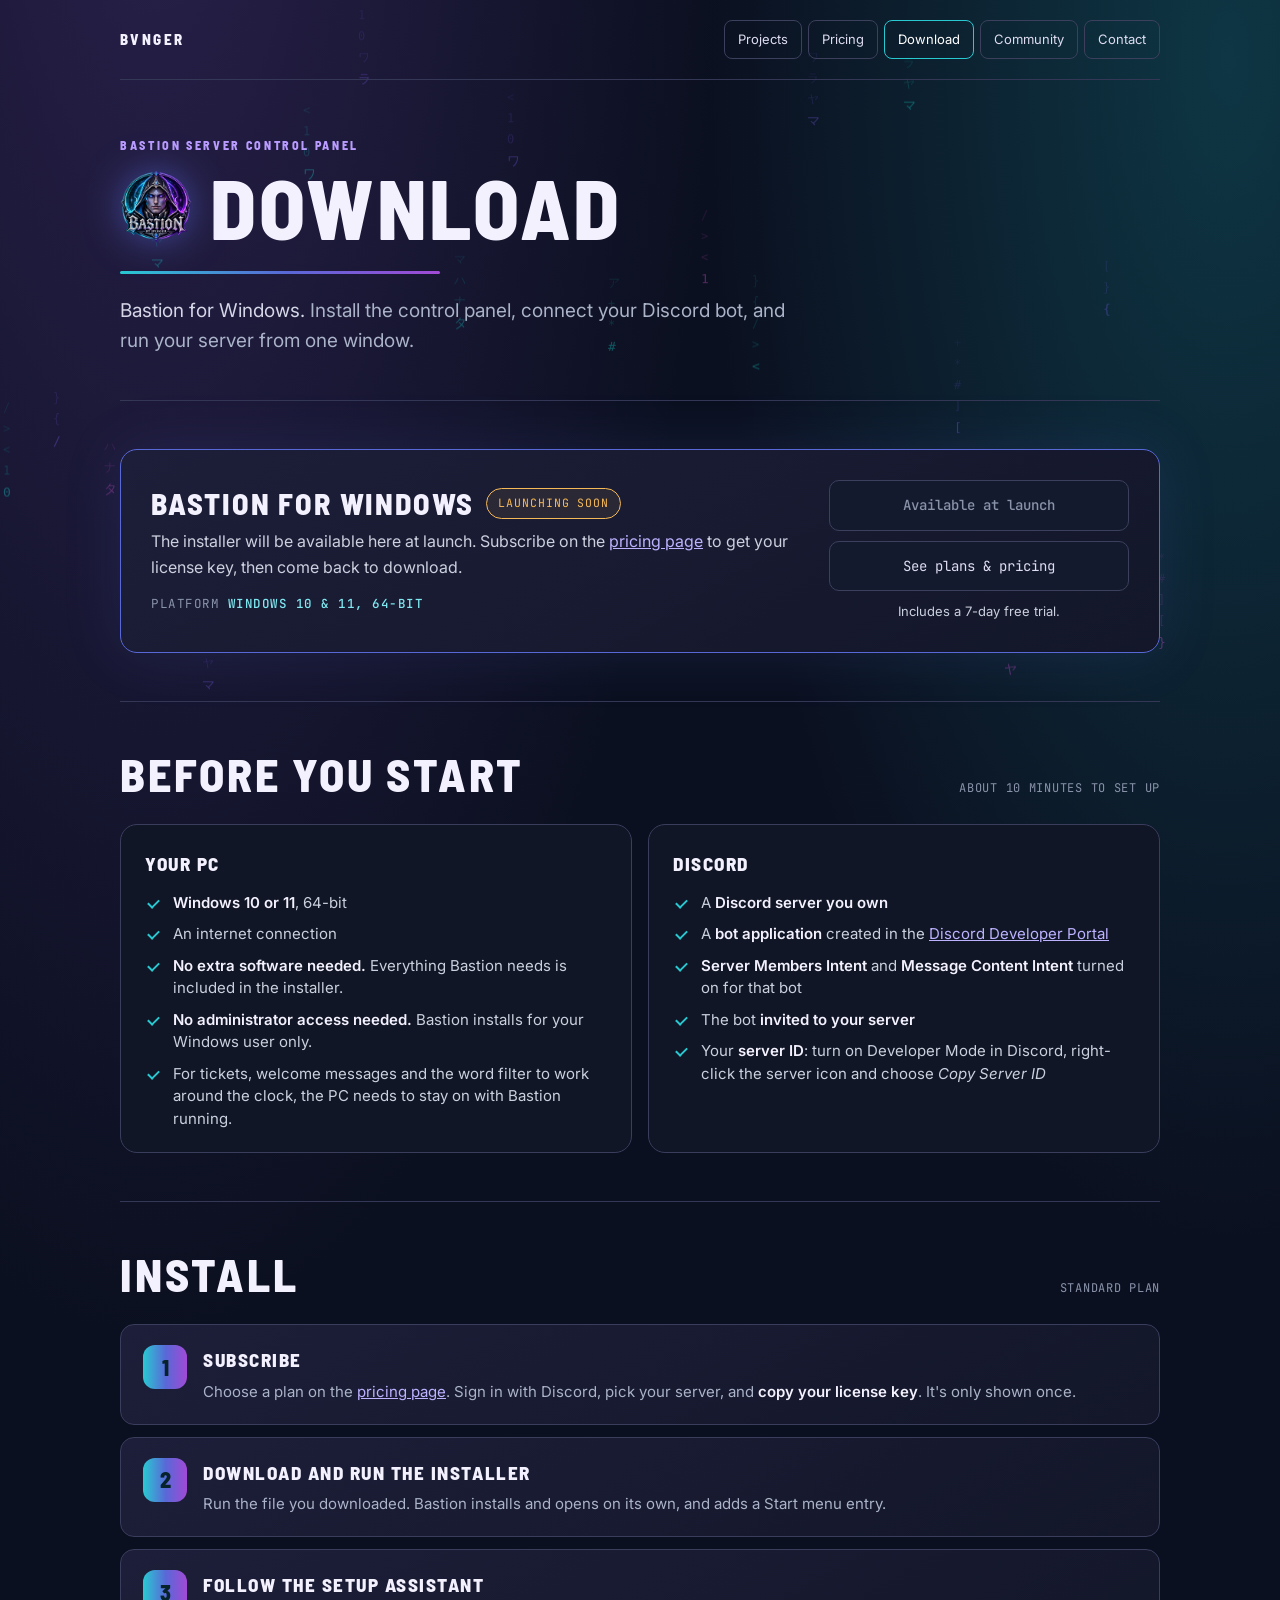
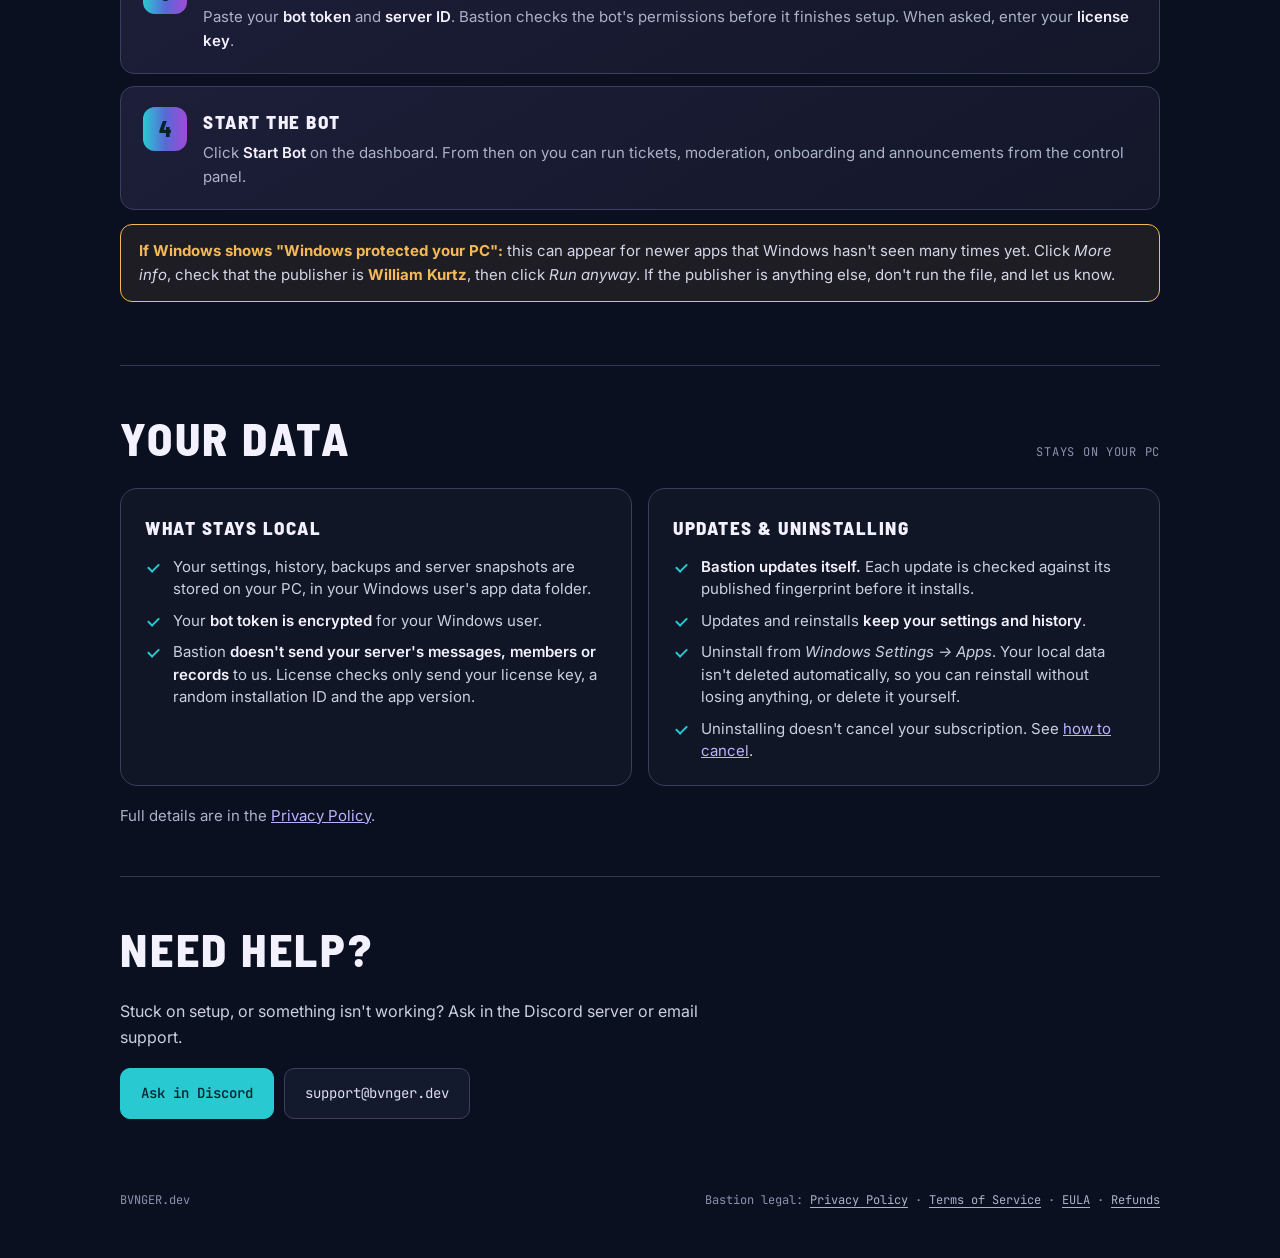
==== download/index.html @ 908f707a "-- Add download page with requirements, install steps and data notes" ====
<!doctype html>
<html lang="en">
<head>
<meta charset="utf-8">
<meta name="viewport" content="width=device-width, initial-scale=1">
<title>Download Bastion · BVNGER.dev</title>
<meta name="description" content="Download Bastion for Windows. Requirements, install steps, and what happens to your data.">
<meta property="og:type" content="website">
<meta property="og:site_name" content="BVNGER.dev">
<meta property="og:title" content="Download Bastion · BVNGER.dev">
<meta property="og:description" content="Bastion for Windows: a control panel and Discord bot for running your server.">
<meta property="og:url" content="https://bvnger.dev/download/">
<meta property="og:image" content="https://bvnger.dev/bvnger-preview.png">
<meta name="twitter:card" content="summary_large_image">
<meta name="theme-color" content="#0b1020">
<link rel="icon" href="/bastion/favicon.ico">
<link rel="preconnect" href="https://fonts.googleapis.com">
<link rel="preconnect" href="https://fonts.gstatic.com" crossorigin>
<link rel="stylesheet" href="https://fonts.googleapis.com/css2?family=Barlow+Semi+Condensed:wght@600;700;800&family=Inter:wght@400;500;600&family=JetBrains+Mono:wght@400;500&display=swap">
<style>
/* Same tokens and components as the home and pricing pages. */
:root{
  --bg:#0b1020;
  --glow-violet:#29204b;
  --glow-cyan:#0e3644;
  --panel:#101625;
  --card-a:#1d1e39;
  --card-b:#131729;
  --line:#2a3552;
  --line-soft:#343755;
  --line-card:#3b3d5d;
  --fg:#d5d7e8;
  --fg-strong:#f4f1ff;
  --muted:#aab3c8;
  --dim:#8993aa;
  --cyan:#29c9d2;
  --cyan-hi:#7fe8f0;
  --indigo:#5968d7;
  --violet:#a14ad6;
  --link:#bdb2ff;
  --amber:#f5b957;
  --teal:#39dccf;
  --ink:#06222b;
  --brand-gradient:linear-gradient(90deg,#29c9d2 0%,#5968d7 52%,#a14ad6 100%);
  --font-display:"Barlow Semi Condensed","Bahnschrift","Arial Narrow",sans-serif;
  --font-body:Inter,"Segoe UI",system-ui,-apple-system,sans-serif;
  --font-mono:"JetBrains Mono",ui-monospace,Cascadia Mono,Consolas,monospace;
  color-scheme:dark;
}
*{box-sizing:border-box}
html{scrollbar-color:#5968d7 #0a0f1c}
body{
  margin:0;min-height:100vh;
  background:
    radial-gradient(ellipse at 12% -8%,var(--glow-violet) 0,transparent 36%),
    radial-gradient(ellipse at 96% 2%,var(--glow-cyan) 0,transparent 30%),
    var(--bg);
  background-color:var(--bg);
  color:var(--fg);font-family:var(--font-body);font-size:16px;line-height:1.6;
  padding-inline:20px;padding-block:0 48px;
}
::-webkit-scrollbar{width:12px;height:12px}
::-webkit-scrollbar-track{background:#0a0f1c;border:1px solid #25304a;border-radius:6px}
::-webkit-scrollbar-thumb{background:linear-gradient(180deg,#29c9d2,#5968d7 52%,#a14ad6);border:1px solid #536b9c;border-radius:6px}
::selection{background:#5968d7;color:#fff}
.wrap{max-width:1040px;margin-inline:auto}
a{color:var(--link)}
a:hover{color:#e2dcff}
:focus-visible{outline:2px solid var(--cyan);outline-offset:3px}
code{font-family:var(--font-mono);font-size:.88em;color:var(--cyan-hi);background:#141a2e;border:1px solid var(--line);border-radius:6px;padding:1px 6px;overflow-wrap:anywhere}

header.top{
  display:flex;justify-content:space-between;align-items:center;gap:16px;flex-wrap:wrap;
  padding-block:20px;border-bottom:1px solid var(--line-soft);
}
.brand-mini{font-family:var(--font-display);font-weight:800;letter-spacing:.16em;color:var(--fg-strong);text-decoration:none;font-size:15px}
header.top nav{display:flex;gap:6px;flex-wrap:wrap}
header.top nav a{
  border:1px solid #3c405d;border-radius:8px;padding:8px 13px;text-decoration:none;
  font-size:13px;color:#dedcf1;
}
header.top nav a:hover{background:#292744;color:#fff}
header.top nav a[aria-current]{border-color:var(--cyan);color:#fff}

.hero{padding-block:56px 44px;border-bottom:1px solid var(--line-soft)}
.eyebrow{
  font-family:var(--font-display);font-weight:800;font-size:12px;letter-spacing:.22em;
  color:#ba9bff;margin:0 0 14px;text-transform:uppercase;
}
.title{display:flex;align-items:center;gap:12px 18px;flex-wrap:wrap}
.emblem{width:72px;height:72px;object-fit:contain;flex:none;filter:drop-shadow(0 0 18px #5968d799)}
h1{
  font-family:var(--font-display);font-weight:800;text-transform:uppercase;
  font-size:clamp(44px,7vw,84px);line-height:.9;letter-spacing:.03em;margin:0;color:var(--fg-strong);
}
.rule{height:3px;width:min(320px,60%);background:var(--brand-gradient);border-radius:2px;margin:26px 0 0}
.lede{max-width:58ch;margin:22px 0 0;font-size:19px;color:var(--fg)}
.lede span{color:var(--muted)}

section{padding-block:48px;border-bottom:1px solid var(--line-soft)}
.sec-head{display:flex;align-items:baseline;justify-content:space-between;gap:16px;flex-wrap:wrap;margin-bottom:26px}
h2{
  font-family:var(--font-display);font-weight:800;text-transform:uppercase;
  font-size:clamp(30px,5.5vw,46px);line-height:1.05;margin:0;letter-spacing:.06em;color:var(--fg-strong);
}
.sec-note{font-family:var(--font-mono);font-size:12px;color:var(--dim);letter-spacing:.06em;text-transform:uppercase}

.tag{
  font-family:var(--font-mono);font-size:11.5px;letter-spacing:.08em;text-transform:uppercase;
  padding:5px 11px;border:1px solid currentColor;border-radius:999px;white-space:nowrap;
}
.tag.live{color:var(--teal);background:#39dccf14}
.tag.soon{color:var(--amber);background:#f5b95714}

.get{
  display:grid;grid-template-columns:minmax(0,1fr) minmax(0,300px);gap:24px 40px;align-items:center;
  padding:30px;border:1px solid #5968d7;border-radius:17px;box-shadow:0 0 60px #5968d724;
  background:linear-gradient(150deg,var(--card-a),var(--card-b));
}
.get-head{display:flex;align-items:center;gap:12px;flex-wrap:wrap;margin-bottom:10px}
.get h3{
  font-family:var(--font-display);font-weight:800;text-transform:uppercase;
  font-size:30px;line-height:1.05;margin:0;letter-spacing:.06em;color:var(--fg-strong);
}
.get p{margin:0;color:#cbd0de}
.get .meta{margin-top:14px;display:flex;flex-wrap:wrap;gap:6px 20px;font-family:var(--font-mono);font-size:12.5px;color:var(--dim);letter-spacing:.04em;text-transform:uppercase}
.get .meta b{color:var(--cyan-hi);font-weight:500}
.get-actions{display:grid;gap:10px}
.btn{
  display:inline-flex;justify-content:center;align-items:center;
  font-family:var(--font-mono);font-size:14px;text-decoration:none;color:#dedcf1;
  padding:13px 20px;border:1px solid #3c405d;border-radius:10px;background:#141a2e;white-space:nowrap;cursor:pointer;
}
.btn:hover{background:#292744;border-color:var(--cyan);color:#fff}
.btn.primary{background:var(--cyan);color:var(--ink);border-color:var(--cyan);font-weight:500}
.btn.primary:hover{background:var(--cyan-hi);border-color:var(--cyan-hi);color:var(--ink)}
.btn[aria-disabled="true"]{background:#141a2e;border-color:#3c405d;color:var(--dim);cursor:not-allowed;pointer-events:none}
.fine{margin:0;font-size:13px;color:var(--dim);text-align:center}

.grid2{display:grid;grid-template-columns:repeat(2,minmax(0,1fr));gap:16px}
.card{padding:24px 24px 22px;border:1px solid var(--line-card);border-radius:17px;background:var(--panel)}
.card h3{
  font-family:var(--font-display);font-weight:800;text-transform:uppercase;letter-spacing:.08em;
  font-size:19px;margin:0 0 12px;color:var(--fg-strong);
}
.checks{list-style:none;margin:0;padding:0;display:grid;gap:9px}
.checks li{display:grid;grid-template-columns:18px minmax(0,1fr);gap:10px;color:#cbd0de;font-size:15px;line-height:1.5}
.checks li::before{
  content:"";width:9px;height:5px;margin-top:7px;margin-left:3px;
  border-left:2px solid var(--cyan);border-bottom:2px solid var(--cyan);transform:rotate(-45deg);
}
.checks strong{color:var(--fg-strong);font-weight:600}

.steps{list-style:none;margin:0;padding:0;display:grid;gap:12px;counter-reset:step}
.steps li{
  counter-increment:step;display:grid;grid-template-columns:44px minmax(0,1fr);gap:4px 16px;
  padding:20px 22px;border:1px solid var(--line-card);border-radius:14px;
  background:linear-gradient(150deg,var(--card-a),var(--card-b));
}
.steps li::before{
  content:counter(step);grid-row:span 2;display:grid;place-items:center;width:44px;height:44px;border-radius:12px;
  font-family:var(--font-display);font-weight:800;font-size:22px;color:var(--ink);background:var(--brand-gradient);
}
.steps h3{
  font-family:var(--font-display);font-weight:800;text-transform:uppercase;letter-spacing:.08em;
  font-size:19px;margin:0;color:var(--fg-strong);align-self:center;
}
.steps p{margin:0;color:var(--muted);font-size:15px}
.steps p strong{color:var(--fg-strong);font-weight:600}
.callout{
  margin-top:14px;padding:14px 18px;border:1px solid var(--amber);border-radius:12px;
  background:#f5b95714;color:var(--fg);font-size:15px;
}
.callout strong{color:var(--amber)}

.help{display:flex;gap:10px;flex-wrap:wrap;margin-top:18px}

footer{
  padding-top:24px;font-family:var(--font-mono);font-size:12px;color:var(--dim);
  display:flex;justify-content:space-between;gap:12px 16px;flex-wrap:wrap;
}
footer .legal a{color:var(--muted);text-decoration:underline;text-underline-offset:3px}
footer .legal a:hover{color:var(--cyan-hi)}

@media (max-width:760px){
  .hero{padding-block:38px 34px}
  .emblem{width:56px;height:56px}
  .get{grid-template-columns:minmax(0,1fr);padding:24px 20px}
  .grid2{grid-template-columns:minmax(0,1fr)}
  .steps li{grid-template-columns:36px minmax(0,1fr);padding:18px 16px}
  .steps li::before{width:36px;height:36px;font-size:18px}
}
@media (prefers-reduced-motion:no-preference){
  .btn,header.top nav a{transition:border-color .15s,background-color .15s}
}
</style>
</head>
<body>
<div class="wrap">
  <header class="top">
    <a class="brand-mini" href="/">BVNGER</a>
    <nav aria-label="Site">
      <a href="/#projects">Projects</a>
      <a href="/pricing/">Pricing</a>
      <a href="/download/" aria-current="page">Download</a>
      <a href="/#community">Community</a>
      <a href="/#contact">Contact</a>
    </nav>
  </header>

  <div class="hero">
    <p class="eyebrow">Bastion Server Control Panel</p>
    <div class="title">
      <img class="emblem" src="/bastion/bastion.png" width="72" height="72" alt="Bastion emblem">
      <h1>Download</h1>
    </div>
    <div class="rule" aria-hidden="true"></div>
    <p class="lede">Bastion for Windows. <span>Install the control panel, connect your Discord bot, and run your server from one window.</span></p>
  </div>

  <section id="get">
    <div class="get">
      <div>
        <div class="get-head">
          <h3>Bastion for Windows</h3>
          <span class="tag soon" id="release-tag">Launching soon</span>
        </div>
        <p id="release-note">The installer will be available here at launch. Subscribe on the <a href="/pricing/">pricing page</a> to get your license key, then come back to download.</p>
        <div class="meta">
          <span>Platform <b>Windows 10 &amp; 11, 64-bit</b></span>
          <span id="release-version" hidden>Version <b></b></span>
          <span id="release-publisher" hidden>Publisher <b>William Kurtz</b></span>
        </div>
      </div>
      <div class="get-actions">
        <a class="btn primary" id="download-btn" href="#get" aria-disabled="true">Available at launch</a>
        <a class="btn" href="/pricing/">See plans &amp; pricing</a>
        <p class="fine">Includes a 7-day free trial.</p>
      </div>
    </div>
  </section>

  <section id="requirements">
    <div class="sec-head">
      <h2>Before you start</h2>
      <span class="sec-note">About 10 minutes to set up</span>
    </div>
    <div class="grid2">
      <div class="card">
        <h3>Your PC</h3>
        <ul class="checks">
          <li><span><strong>Windows 10 or 11</strong>, 64-bit</span></li>
          <li><span>An internet connection</span></li>
          <li><span><strong>No extra software needed.</strong> Everything Bastion needs is included in the installer.</span></li>
          <li><span><strong>No administrator access needed.</strong> Bastion installs for your Windows user only.</span></li>
          <li><span>For tickets, welcome messages and the word filter to work around the clock, the PC needs to stay on with Bastion running.</span></li>
        </ul>
      </div>
      <div class="card">
        <h3>Discord</h3>
        <ul class="checks">
          <li><span>A <strong>Discord server you own</strong></span></li>
          <li><span>A <strong>bot application</strong> created in the <a href="https://discord.com/developers/applications" target="_blank" rel="noopener">Discord Developer Portal</a></span></li>
          <li><span><strong>Server Members Intent</strong> and <strong>Message Content Intent</strong> turned on for that bot</span></li>
          <li><span>The bot <strong>invited to your server</strong></span></li>
          <li><span>Your <strong>server ID</strong>: turn on Developer Mode in Discord, right-click the server icon and choose <em>Copy Server ID</em></span></li>
        </ul>
      </div>
    </div>
  </section>

  <section id="install">
    <div class="sec-head">
      <h2>Install</h2>
      <span class="sec-note">Standard plan</span>
    </div>
    <ol class="steps">
      <li>
        <h3>Subscribe</h3>
        <p>Choose a plan on the <a href="/pricing/">pricing page</a>. Sign in with Discord, pick your server, and <strong>copy your license key</strong>. It's only shown once.</p>
      </li>
      <li>
        <h3>Download and run the installer</h3>
        <p>Run the file you downloaded. Bastion installs and opens on its own, and adds a Start menu entry.</p>
      </li>
      <li>
        <h3>Follow the Setup Assistant</h3>
        <p>Paste your <strong>bot token</strong> and <strong>server ID</strong>. Bastion checks the bot's permissions before it finishes setup. When asked, enter your <strong>license key</strong>.</p>
      </li>
      <li>
        <h3>Start the bot</h3>
        <p>Click <strong>Start Bot</strong> on the dashboard. From then on you can run tickets, moderation, onboarding and announcements from the control panel.</p>
      </li>
    </ol>
    <p class="callout"><strong>If Windows shows "Windows protected your PC":</strong> this can appear for newer apps that Windows hasn't seen many times yet. Click <em>More info</em>, check that the publisher is <strong>William Kurtz</strong>, then click <em>Run anyway</em>. If the publisher is anything else, don't run the file, and let us know.</p>
  </section>

  <section id="data">
    <div class="sec-head">
      <h2>Your data</h2>
      <span class="sec-note">Stays on your PC</span>
    </div>
    <div class="grid2">
      <div class="card">
        <h3>What stays local</h3>
        <ul class="checks">
          <li><span>Your settings, history, backups and server snapshots are stored on your PC, in your Windows user's app data folder.</span></li>
          <li><span>Your <strong>bot token is encrypted</strong> for your Windows user.</span></li>
          <li><span>Bastion <strong>doesn't send your server's messages, members or records</strong> to us. License checks only send your license key, a random installation ID and the app version.</span></li>
        </ul>
      </div>
      <div class="card">
        <h3>Updates &amp; uninstalling</h3>
        <ul class="checks">
          <li><span><strong>Bastion updates itself.</strong> Each update is checked against its published fingerprint before it installs.</span></li>
          <li><span>Updates and reinstalls <strong>keep your settings and history</strong>.</span></li>
          <li><span>Uninstall from <em>Windows Settings → Apps</em>. Your local data isn't deleted automatically, so you can reinstall without losing anything, or delete it yourself.</span></li>
          <li><span>Uninstalling doesn't cancel your subscription. See <a href="/terms/#billing">how to cancel</a>.</span></li>
        </ul>
      </div>
    </div>
    <p style="margin:18px 0 0;color:var(--muted);font-size:15px">Full details are in the <a href="/privacy/">Privacy Policy</a>.</p>
  </section>

  <section id="help" style="border-bottom:0">
    <div class="sec-head"><h2>Need help?</h2></div>
    <p style="margin:0;max-width:60ch;color:#cbd0de">Stuck on setup, or something isn't working? Ask in the Discord server or email support.</p>
    <div class="help">
      <a class="btn primary" href="https://discord.gg/XdTjEkVxTQ" target="_blank" rel="noopener">Ask in Discord</a>
      <a class="btn" href="mailto:support@bvnger.dev">support@bvnger.dev</a>
    </div>
  </section>

  <footer>
    <span>BVNGER.dev</span>
    <span class="legal">Bastion legal: <a href="/privacy/">Privacy Policy</a> · <a href="/terms/">Terms of Service</a> · <a href="/eula/">EULA</a> · <a href="/refunds/">Refunds</a></span>
  </footer>
</div>
<script>
(function(){
  // Fill these in when the production release is published. While url is empty, the download button stays disabled.
  var RELEASE = {
    url: "",        // e.g. the Velopack Setup.exe link on Cloudflare R2
    version: "",    // e.g. "1.0.0"
    signed: false   // set true once the installer is code-signed
  };
  if (!RELEASE.url) return;

  var btn = document.getElementById("download-btn");
  btn.href = RELEASE.url;
  btn.removeAttribute("aria-disabled");
  btn.textContent = "Download for Windows";

  var tag = document.getElementById("release-tag");
  tag.textContent = "Available";
  tag.className = "tag live";
  document.getElementById("release-note").innerHTML =
    'Download the installer below. You\'ll need a license key from the <a href="/pricing/">pricing page</a> during setup.';

  if (RELEASE.version) {
    var v = document.getElementById("release-version");
    v.querySelector("b").textContent = RELEASE.version;
    v.hidden = false;
  }
  if (RELEASE.signed) document.getElementById("release-publisher").hidden = false;
})();
</script>
<script src="/rain.js" defer></script>
</body>
</html>
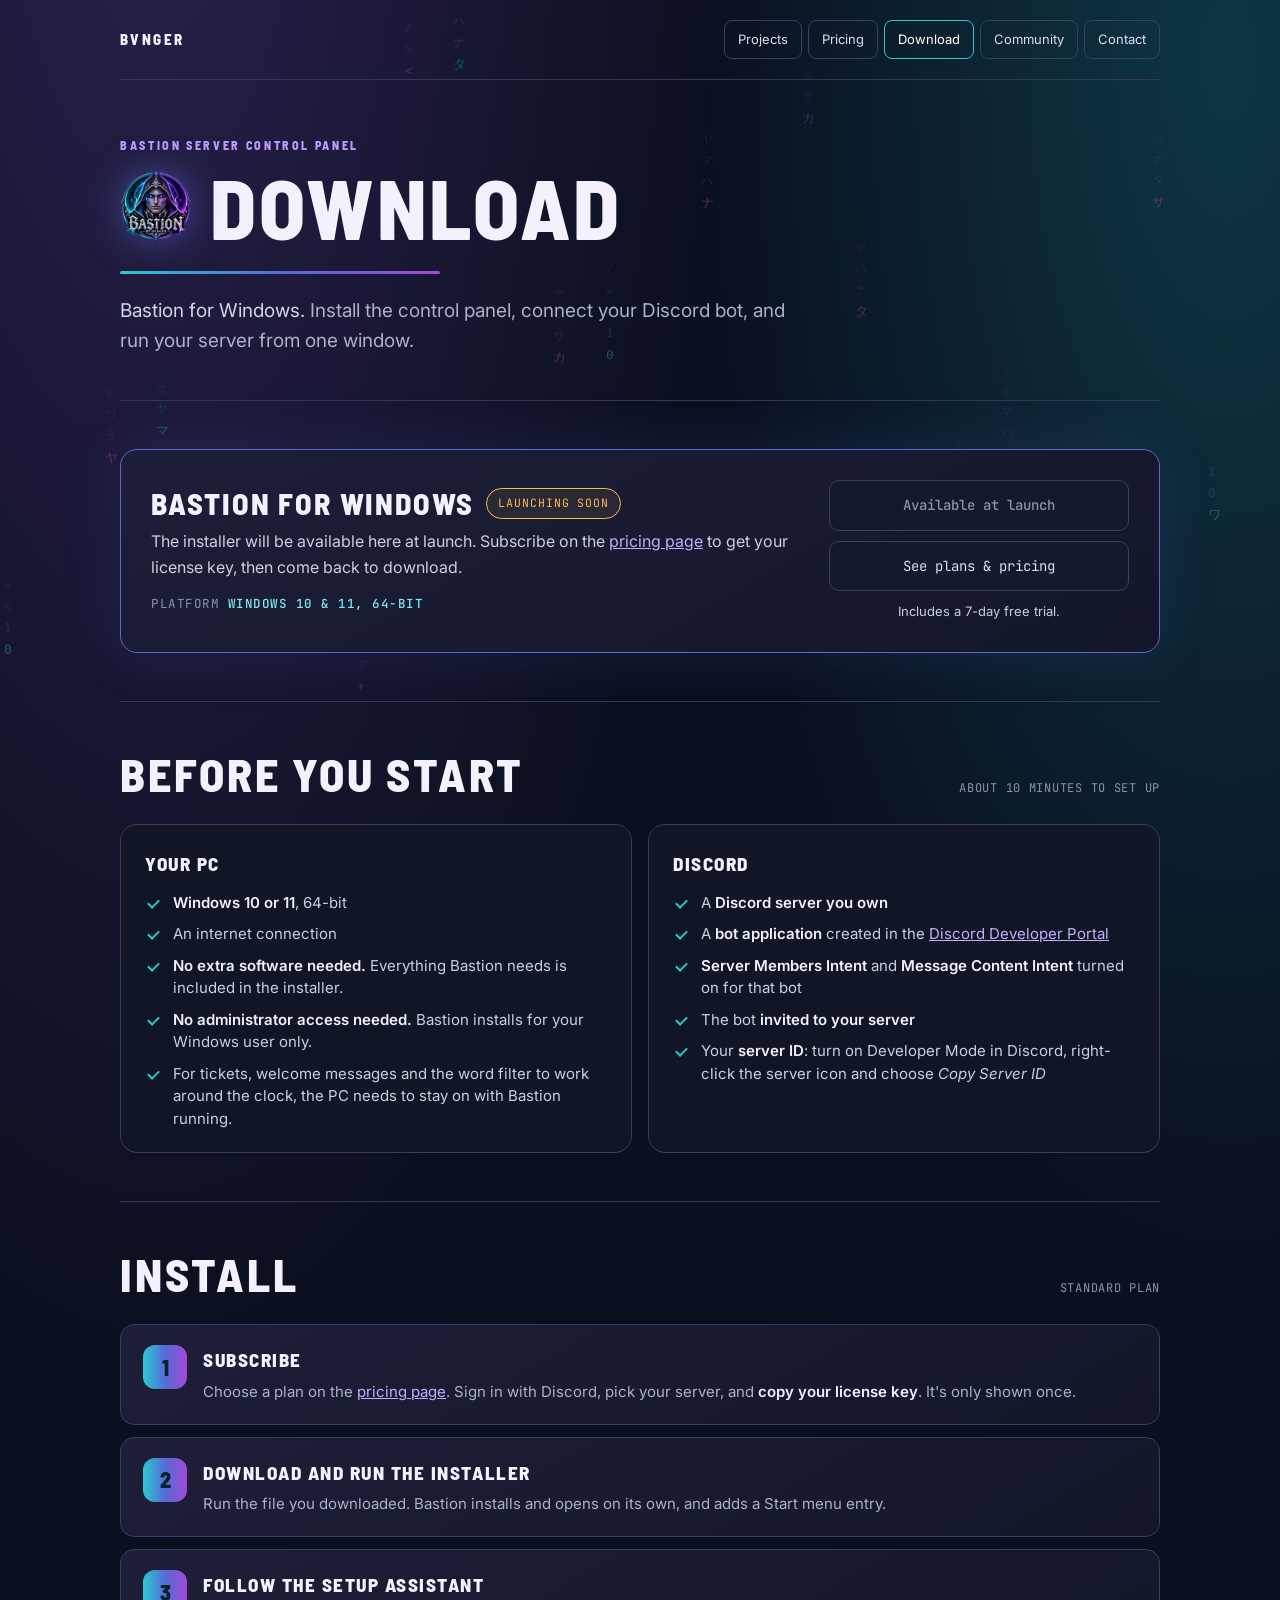
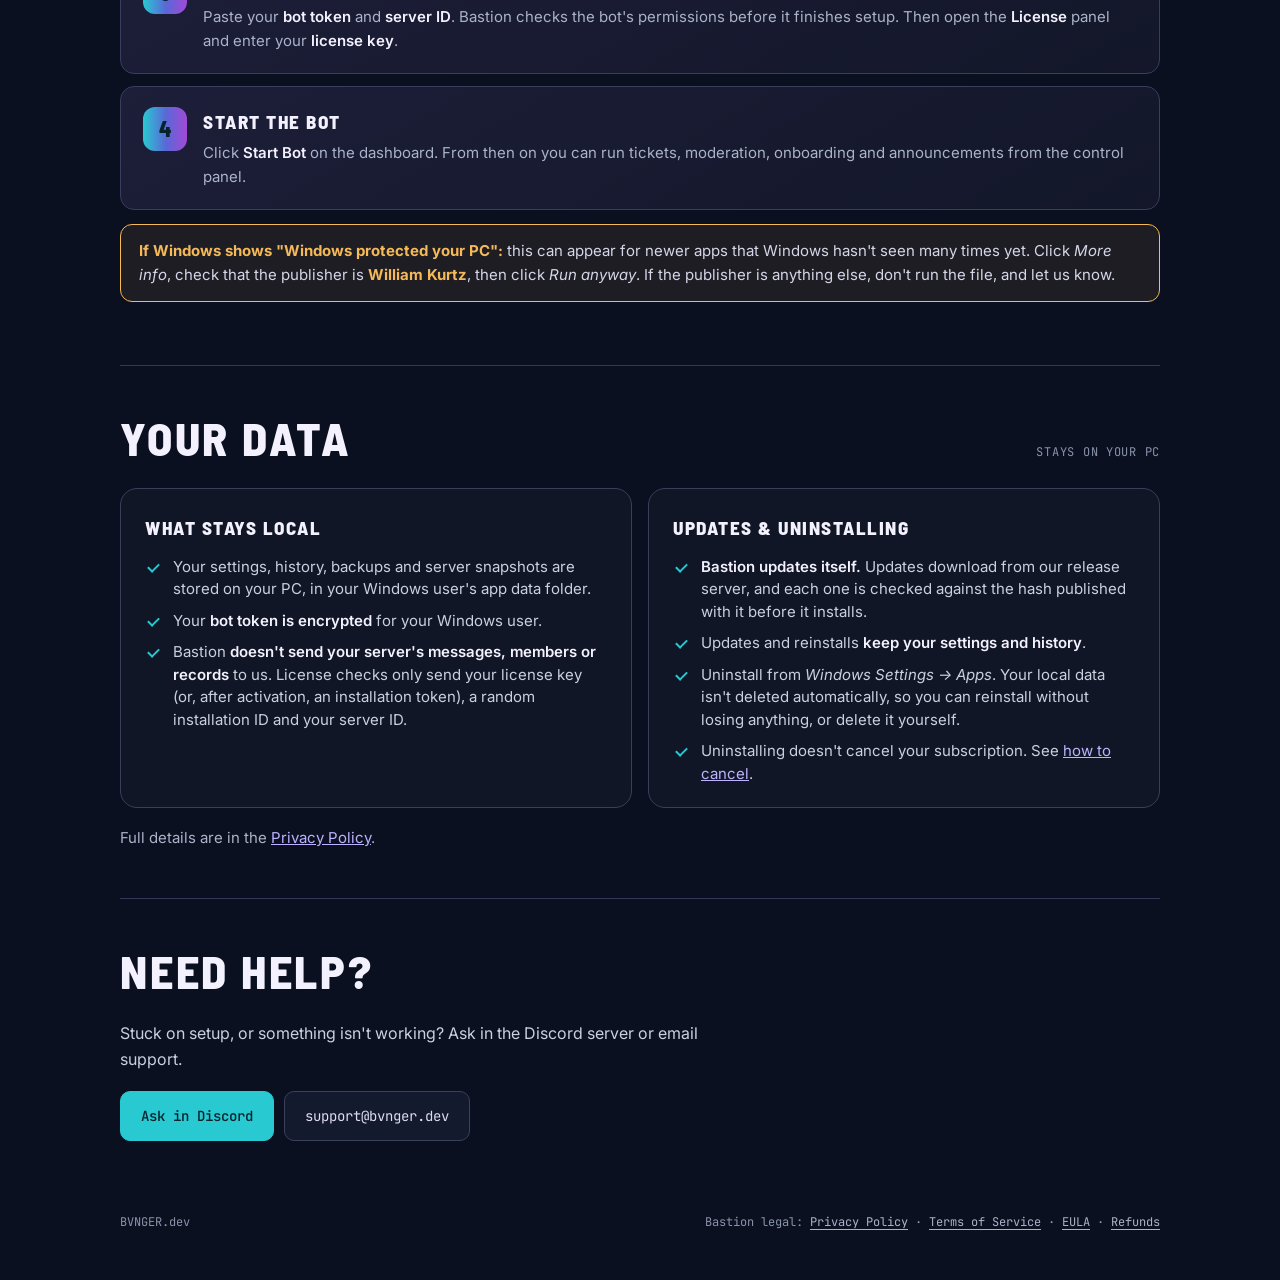
==== commit b0631c13: "-- adjust privacy and download info" ====
--- a/download/index.html
+++ b/download/index.html
@@ -285,7 +285,7 @@
       </li>
       <li>
         <h3>Follow the Setup Assistant</h3>
-        <p>Paste your <strong>bot token</strong> and <strong>server ID</strong>. Bastion checks the bot's permissions before it finishes setup. When asked, enter your <strong>license key</strong>.</p>
+        <p>Paste your <strong>bot token</strong> and <strong>server ID</strong>. Bastion checks the bot's permissions before it finishes setup. Then open the <strong>License</strong> panel and enter your <strong>license key</strong>.</p>
       </li>
       <li>
         <h3>Start the bot</h3>
@@ -306,13 +306,13 @@
         <ul class="checks">
           <li><span>Your settings, history, backups and server snapshots are stored on your PC, in your Windows user's app data folder.</span></li>
           <li><span>Your <strong>bot token is encrypted</strong> for your Windows user.</span></li>
-          <li><span>Bastion <strong>doesn't send your server's messages, members or records</strong> to us. License checks only send your license key, a random installation ID and the app version.</span></li>
+          <li><span>Bastion <strong>doesn't send your server's messages, members or records</strong> to us. License checks only send your license key (or, after activation, an installation token), a random installation ID and your server ID.</span></li>
         </ul>
       </div>
       <div class="card">
         <h3>Updates &amp; uninstalling</h3>
         <ul class="checks">
-          <li><span><strong>Bastion updates itself.</strong> Each update is checked against its published fingerprint before it installs.</span></li>
+          <li><span><strong>Bastion updates itself.</strong> Updates download from our release server, and each one is checked against the hash published with it before it installs.</span></li>
           <li><span>Updates and reinstalls <strong>keep your settings and history</strong>.</span></li>
           <li><span>Uninstall from <em>Windows Settings → Apps</em>. Your local data isn't deleted automatically, so you can reinstall without losing anything, or delete it yourself.</span></li>
           <li><span>Uninstalling doesn't cancel your subscription. See <a href="/terms/#billing">how to cancel</a>.</span></li>
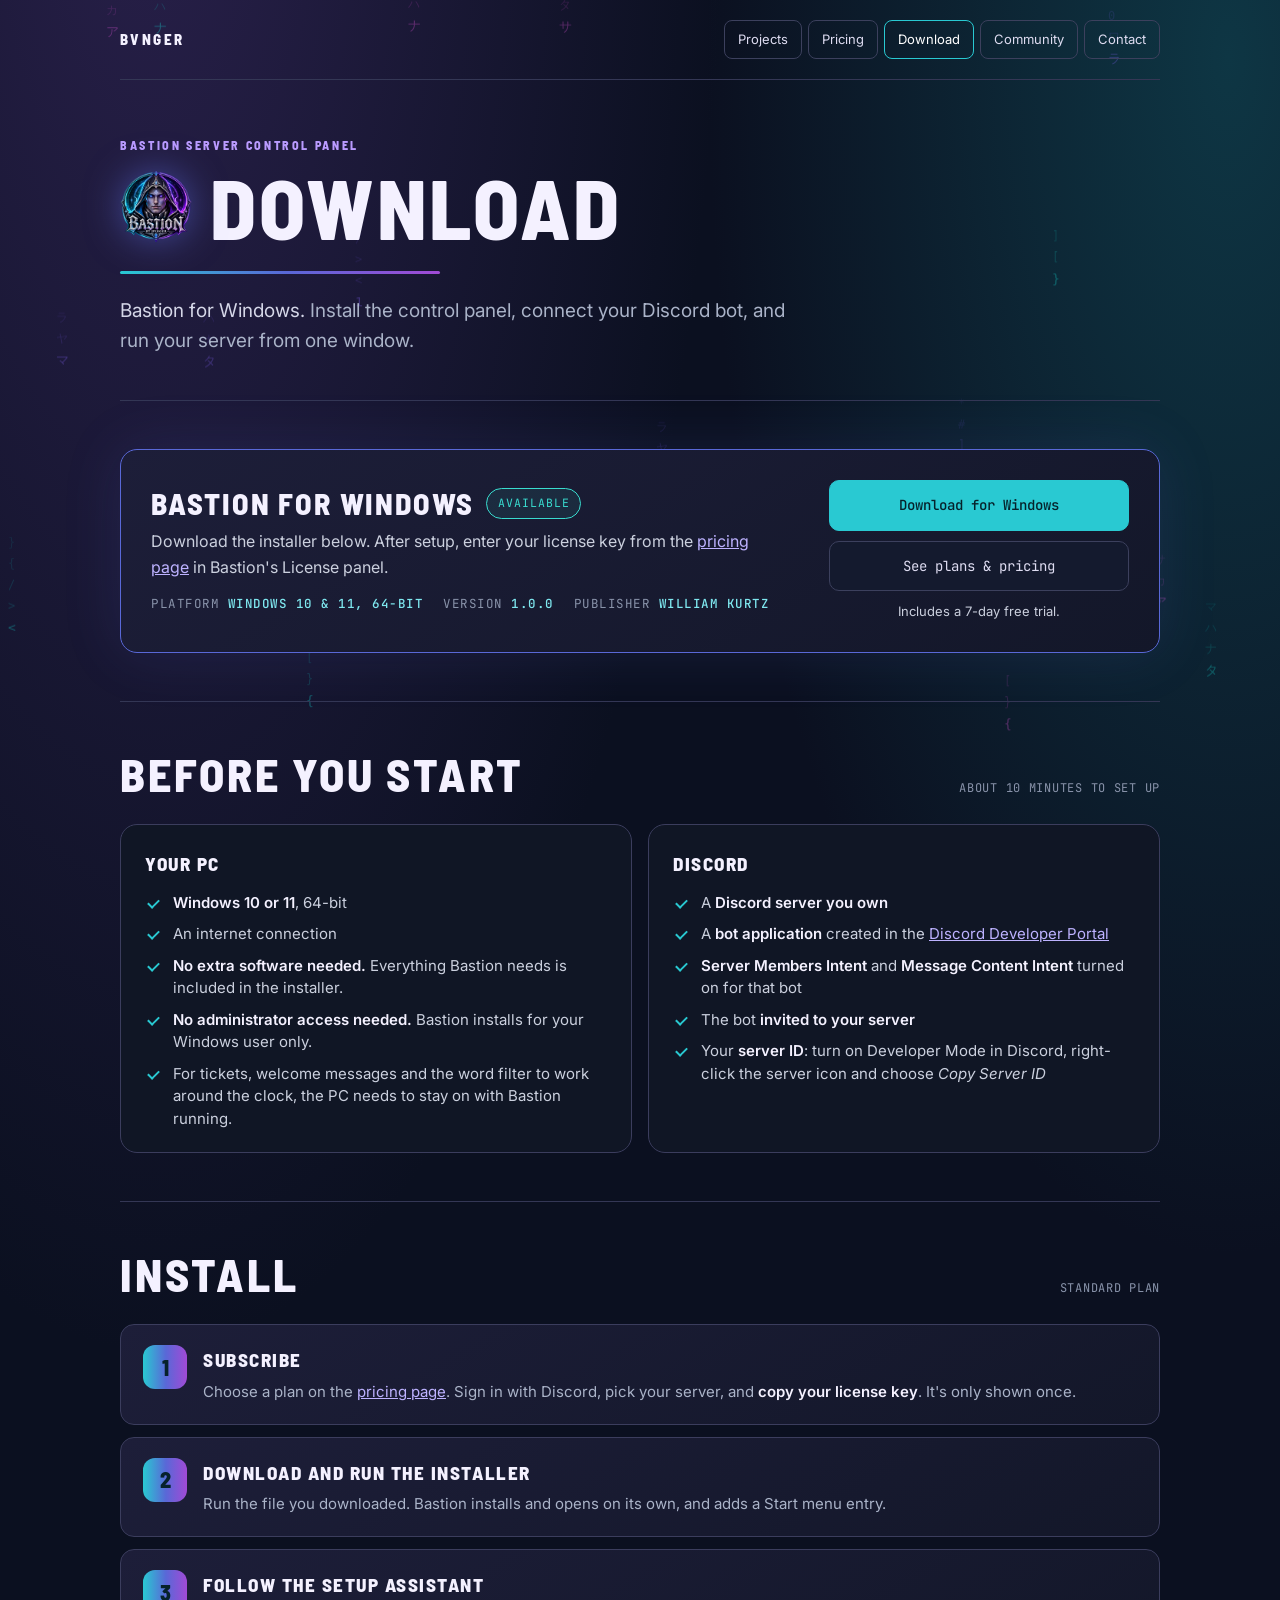
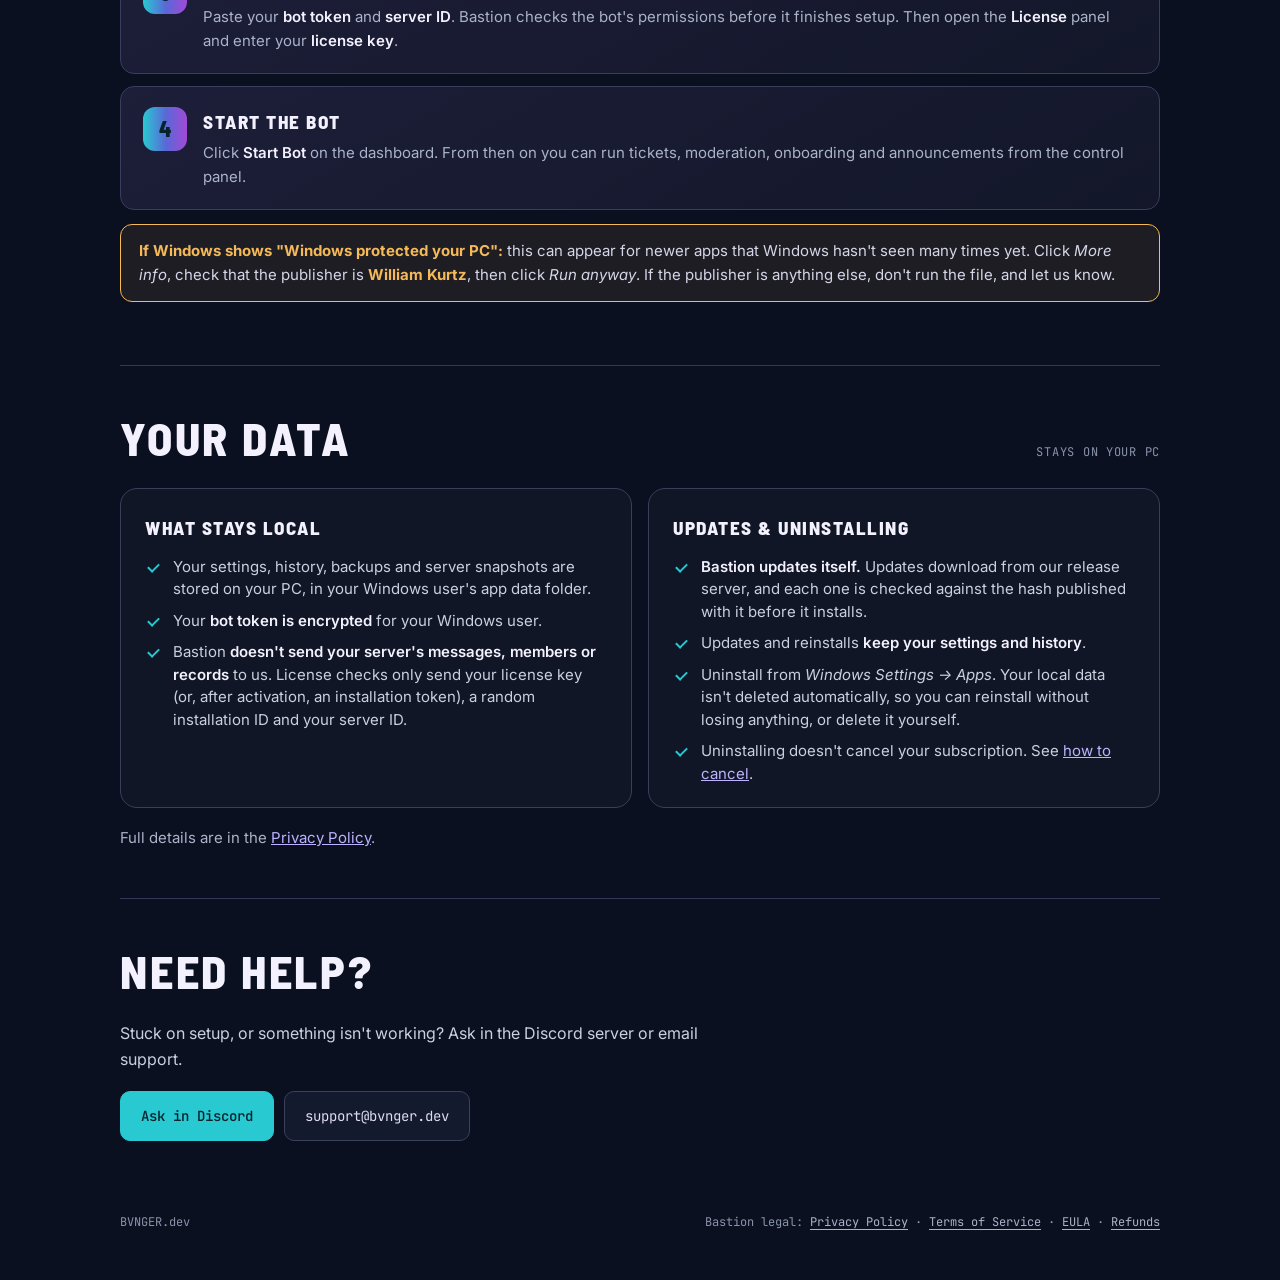
==== commit 48e9b879: "Launch Bastion 1.0.0 - Pricing: checkout uses the production API; "Available now" with 7-day trial; " ====
--- a/download/index.html
+++ b/download/index.html
@@ -340,9 +340,9 @@
 (function(){
   // Fill these in when the production release is published. While url is empty, the download button stays disabled.
   var RELEASE = {
-    url: "",        // e.g. the Velopack Setup.exe link on Cloudflare R2
-    version: "",    // e.g. "1.0.0"
-    signed: false   // set true once the installer is code-signed
+    url: "https://downloads.bvnger.dev/production/BVNGER.Bastion-production-Setup.exe",
+    version: "1.0.0",
+    signed: true    // Authenticode-signed by William Kurtz
   };
   if (!RELEASE.url) return;
 
@@ -355,7 +355,7 @@
   tag.textContent = "Available";
   tag.className = "tag live";
   document.getElementById("release-note").innerHTML =
-    'Download the installer below. You\'ll need a license key from the <a href="/pricing/">pricing page</a> during setup.';
+    'Download the installer below. After setup, enter your license key from the <a href="/pricing/">pricing page</a> in Bastion\'s License panel.';
 
   if (RELEASE.version) {
     var v = document.getElementById("release-version");
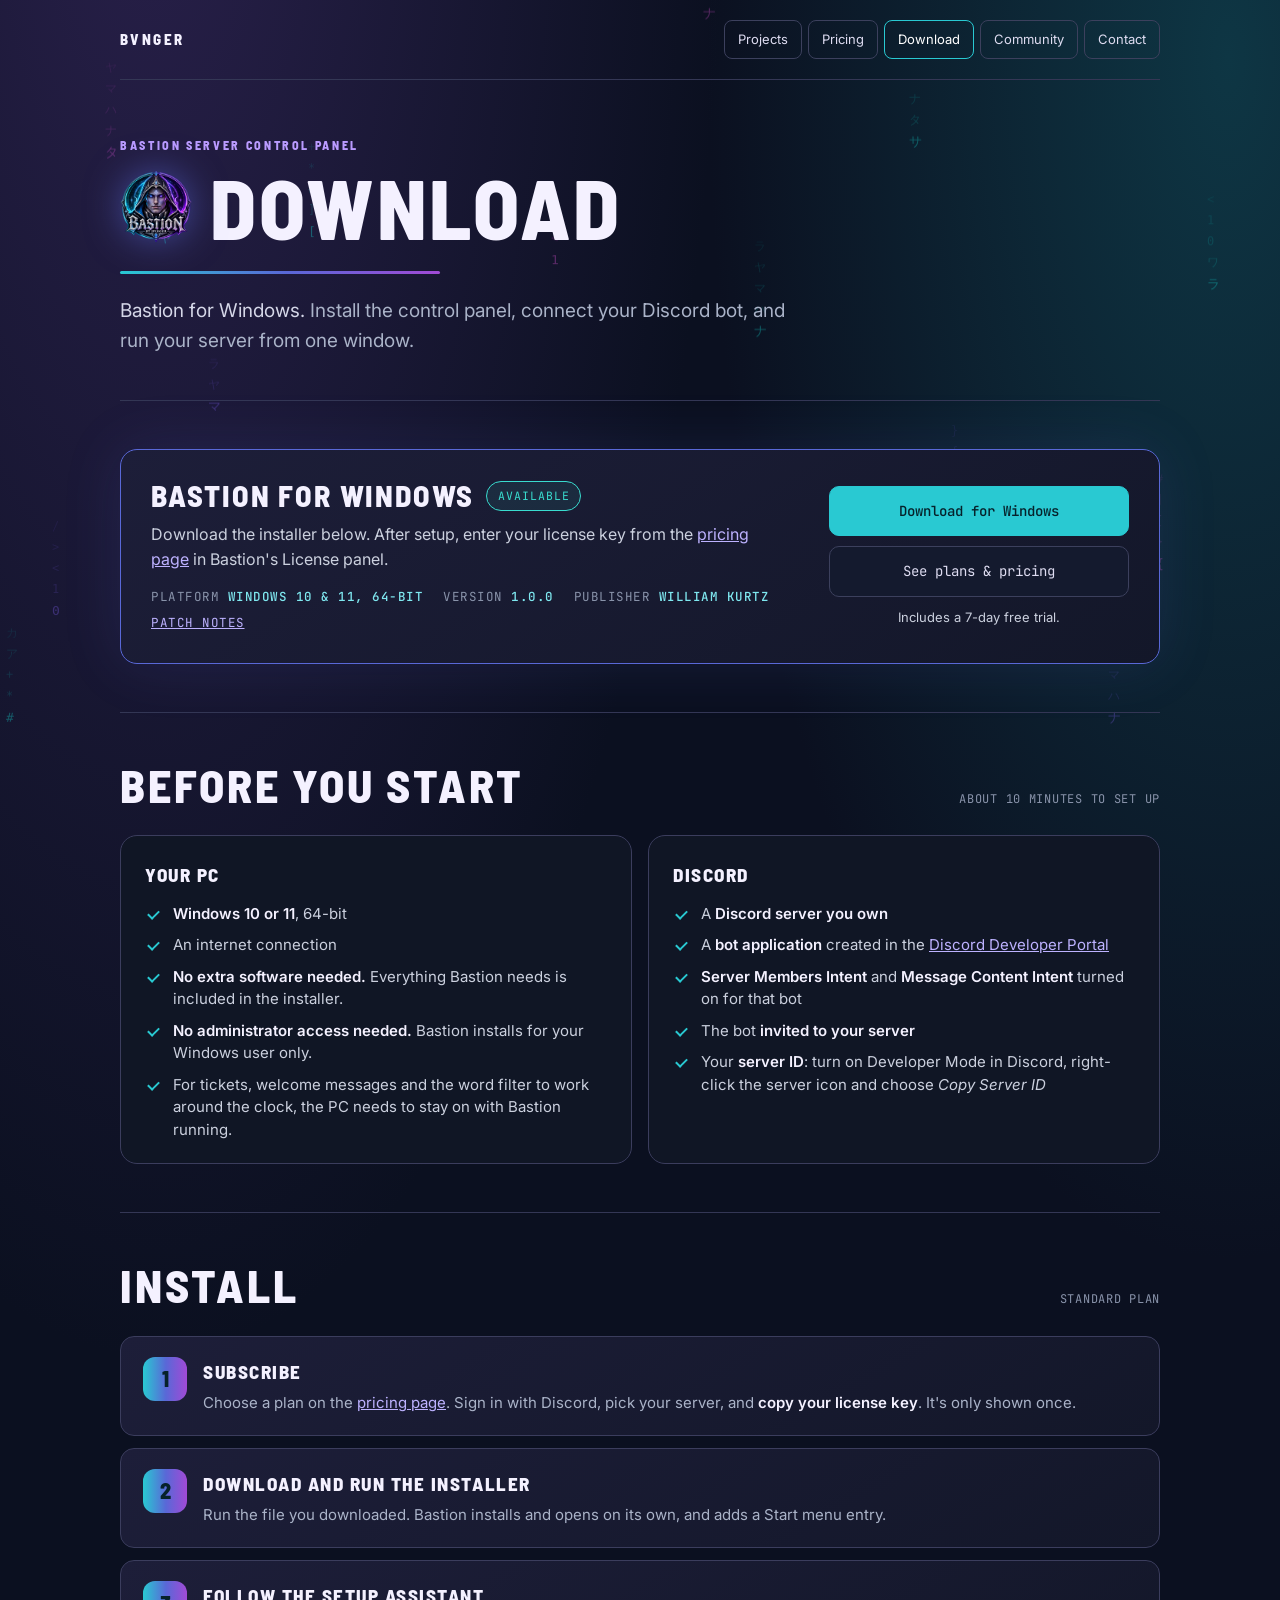
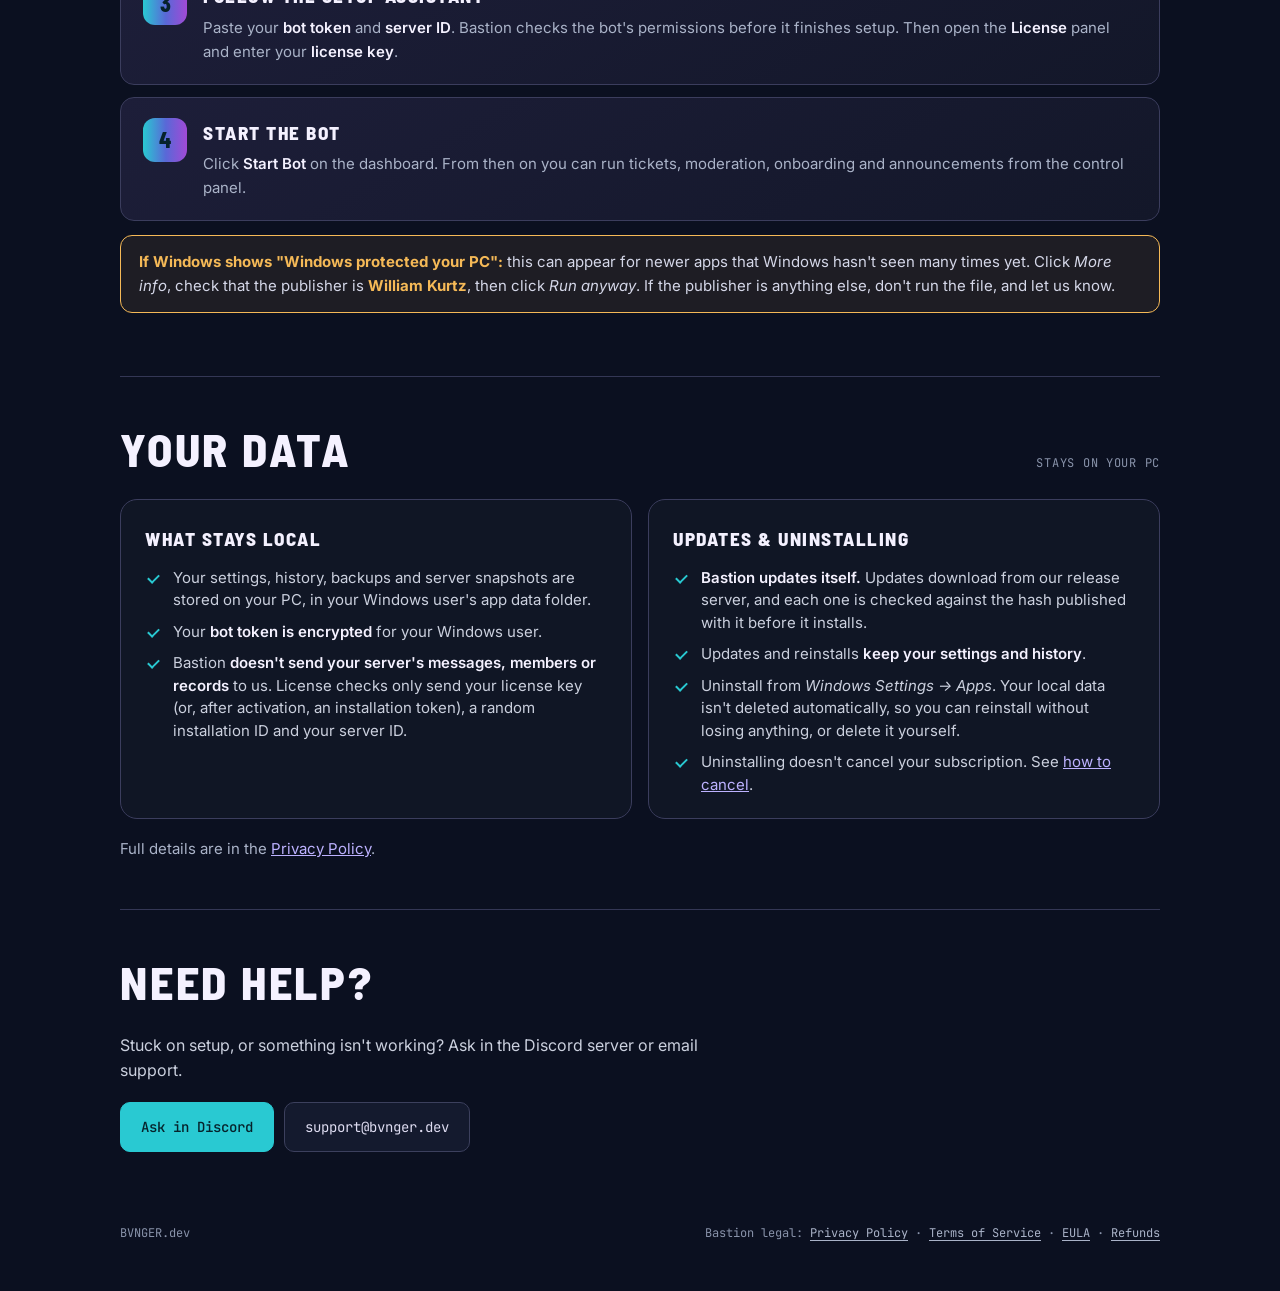
==== commit 54f0cb37: "Add Bastion patch notes page - New /patch-notes/ page in the site style: version timeline, newest fi" ====
--- a/download/index.html
+++ b/download/index.html
@@ -230,6 +230,7 @@
           <span>Platform <b>Windows 10 &amp; 11, 64-bit</b></span>
           <span id="release-version" hidden>Version <b></b></span>
           <span id="release-publisher" hidden>Publisher <b>William Kurtz</b></span>
+          <span><a href="/patch-notes/">Patch notes</a></span>
         </div>
       </div>
       <div class="get-actions">
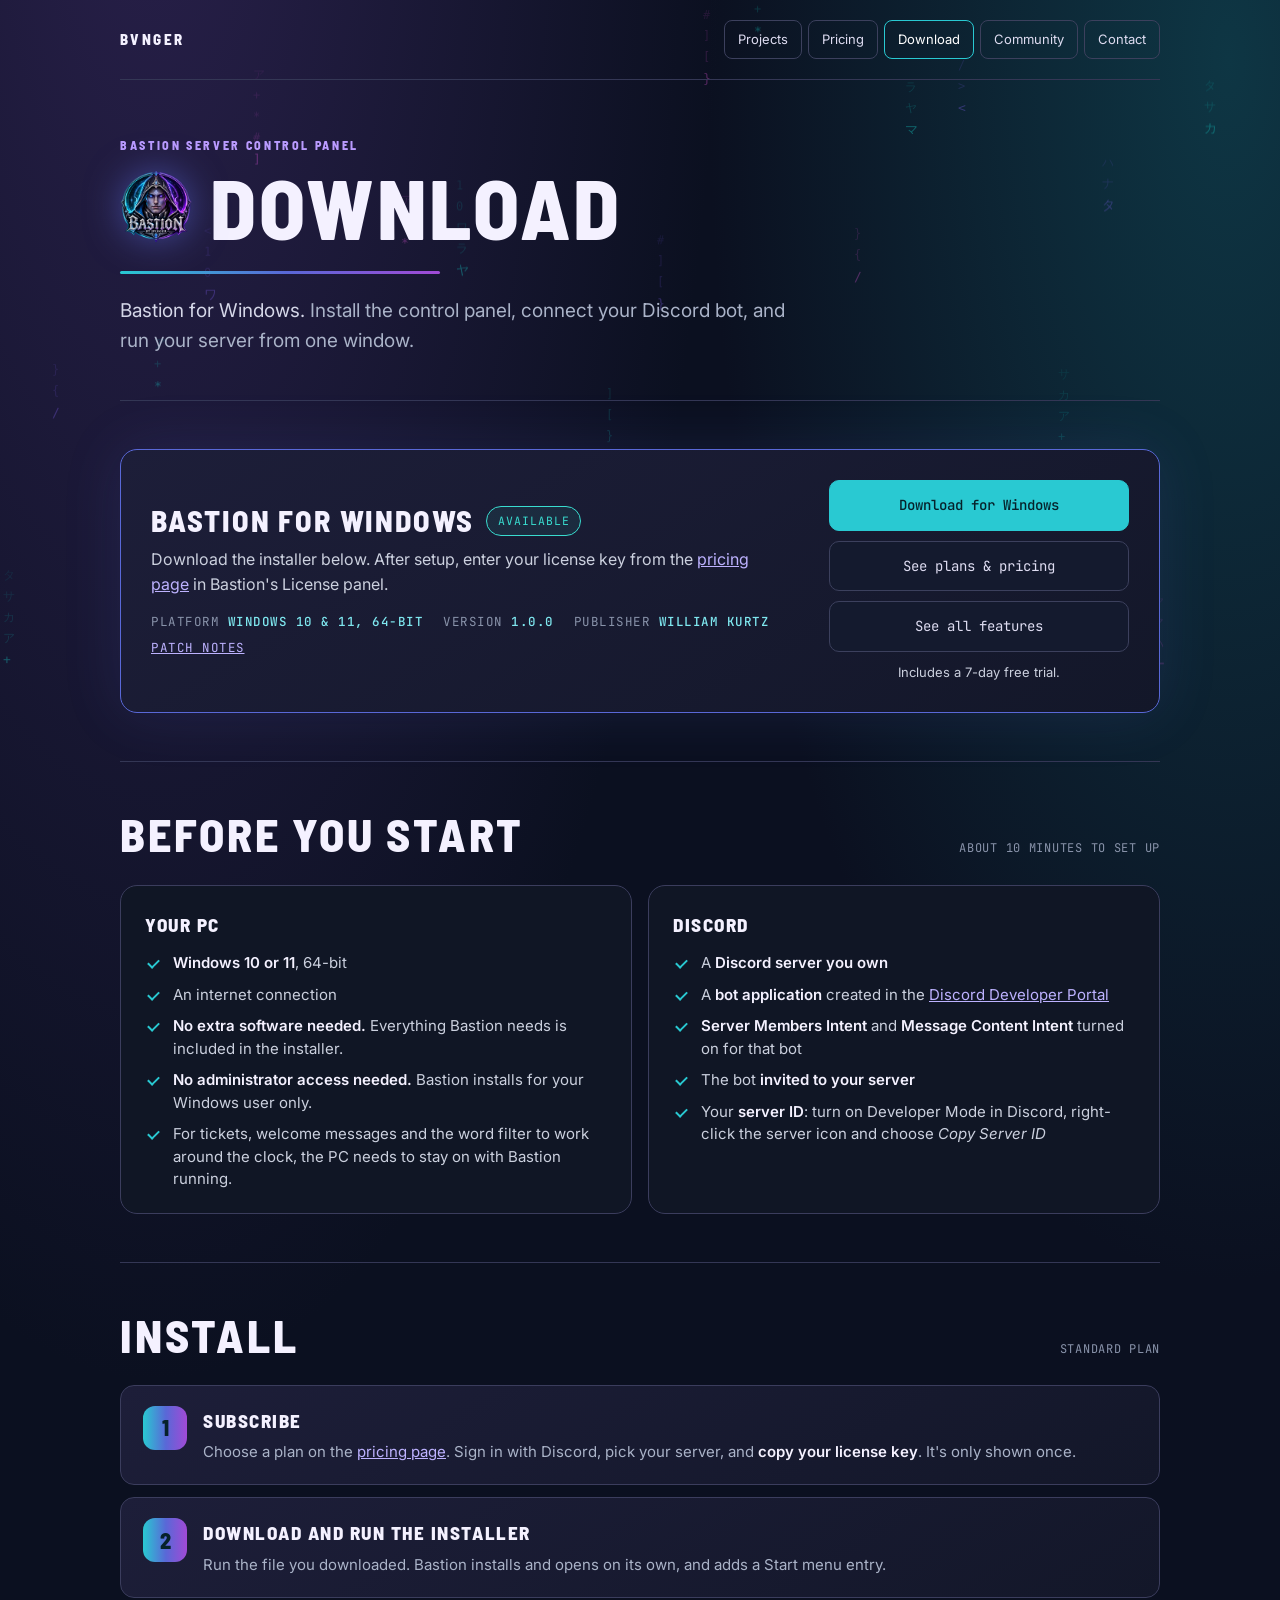
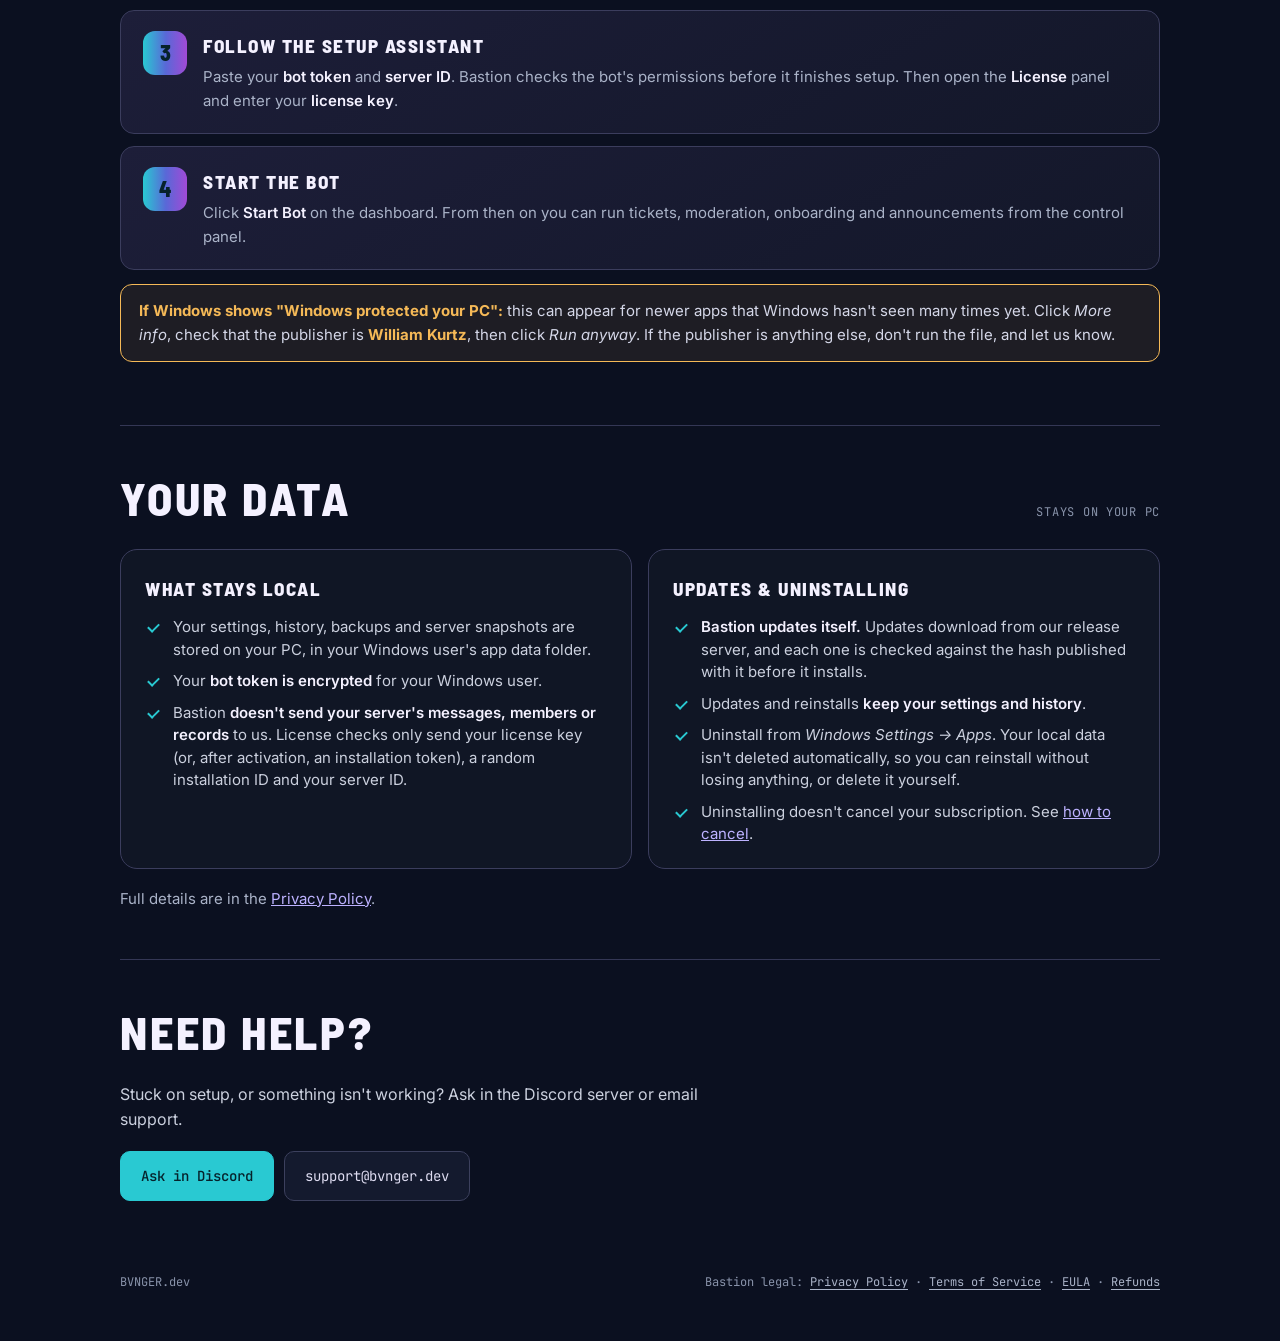
==== commit e951ed22: "Add Bastion features page - New /features/ page: full feature list in 8 groups, Coming in 1.1.0, tri" ====
--- a/download/index.html
+++ b/download/index.html
@@ -236,6 +236,7 @@
       <div class="get-actions">
         <a class="btn primary" id="download-btn" href="#get" aria-disabled="true">Available at launch</a>
         <a class="btn" href="/pricing/">See plans &amp; pricing</a>
+        <a class="btn" href="/features/">See all features</a>
         <p class="fine">Includes a 7-day free trial.</p>
       </div>
     </div>
